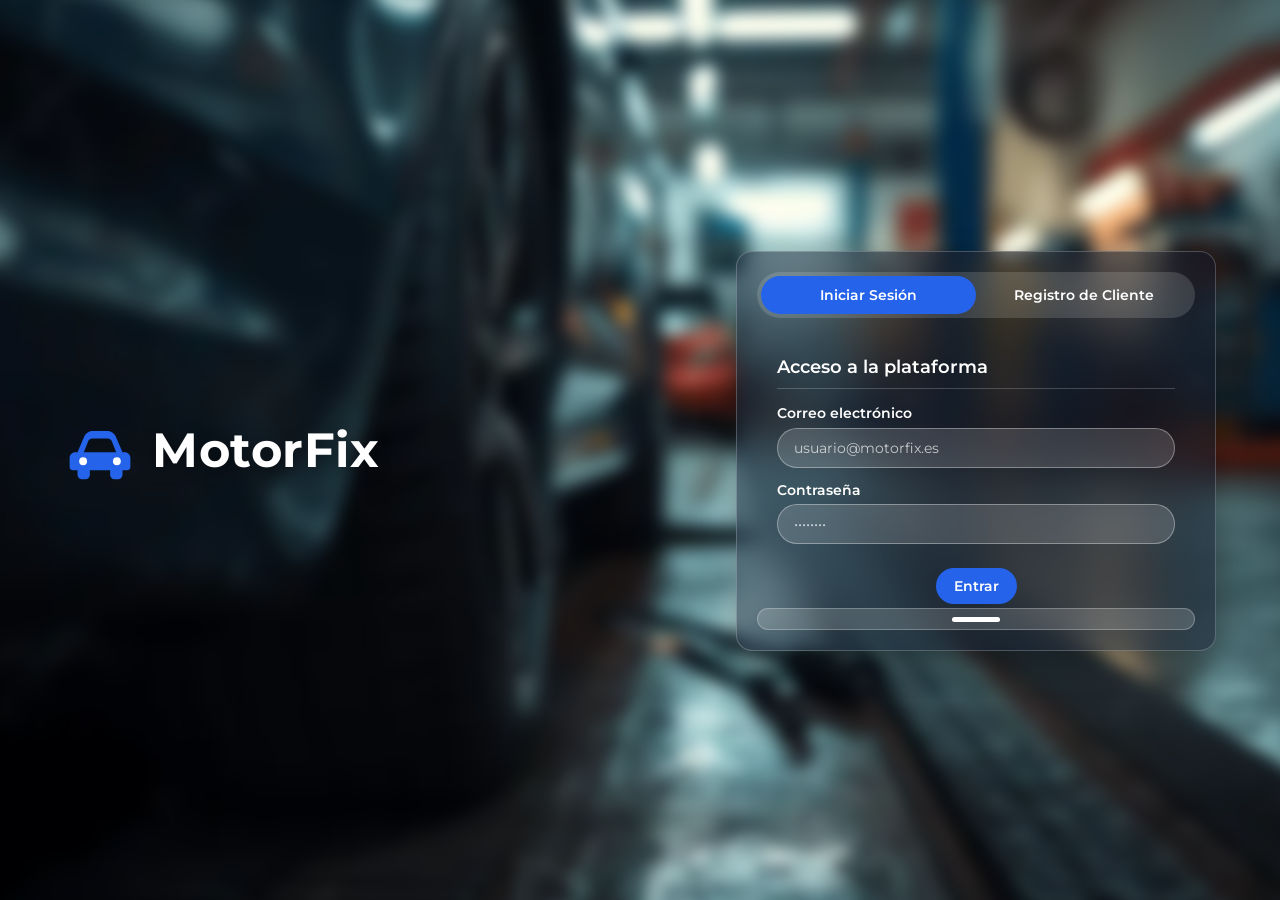
==== frontend/index.html @ 9b50b3d9 "feat(frontend): maquetar vistas index y cliente con estilo Montserrat, JS y favicon SVG" ====
<!DOCTYPE html>
<html lang="es">
<head>
    <meta charset="UTF-8">
    <meta name="viewport" content="width=device-width, initial-scale=1.0">
    <title>MotorFix - Acceso</title>
    <link rel="icon" type="image/svg+xml" href="../res/public/car.svg">
    <link rel="stylesheet" href="css/style.css">
</head>
<body class="auth-body">
    <main class="auth-layout">
        <div class="auth-brand">
            <img src="../res/public/car.svg" alt="MotorFix Icono" class="brand-logo">
            <span class="brand-title">MotorFix</span>
        </div>

        <div id="authSlot" class="auth-slot">
            <div class="auth-wrapper">
                <div id="mensajeAlerta" class="alert"></div>

            <div class="tabs">
                <button type="button" id="tabLogin" class="tab-btn active">Iniciar Sesión</button>
                <button type="button" id="tabRegistro" class="tab-btn">Registro de Cliente</button>
            </div>

            <div class="auth-slider">
                <div id="authTrack" class="auth-track">
                    <section id="seccionLogin" class="card">
                        <h2>Acceso a la plataforma</h2>
                        <form id="formLogin">
                            <div class="form-group">
                                <label for="loginEmail">Correo electrónico</label>
                                <input type="email" id="loginEmail" name="email" required placeholder="usuario@motorfix.es">
                            </div>
                            <div class="form-group">
                                <label for="loginPassword">Contraseña</label>
                                <input type="password" id="loginPassword" name="password" required placeholder="••••••••">
                            </div>
                            <div class="actions-row">
                                <button type="submit" class="btn">Entrar</button>
                            </div>
                        </form>
                    </section>

                    <section id="seccionRegistro" class="card">
                        <h2>Alta de nuevo cliente</h2>
                        <form id="formRegistro">
                            <div class="form-group">
                                <label for="regUsername">Nombre de usuario</label>
                                <input type="text" id="regUsername" name="username" required>
                            </div>
                            <div class="form-group">
                                <label for="regEmail">Correo electrónico</label>
                                <input type="email" id="regEmail" name="email" required>
                            </div>
                            <div class="form-group">
                                <label for="regPassword">Contraseña</label>
                                <input type="password" id="regPassword" name="password" required>
                            </div>
                            <div class="form-grid">
                                <div class="form-group">
                                    <label for="regDni">DNI</label>
                                    <input type="text" id="regDni" name="dni" required>
                                </div>
                                <div class="form-group">
                                    <label for="regTelefono">Teléfono</label>
                                    <input type="text" id="regTelefono" name="telefono" required>
                                </div>
                            </div>
                            <div class="form-grid">
                                <div class="form-group">
                                    <label for="regNombre">Nombre</label>
                                    <input type="text" id="regNombre" name="nombre" required>
                                </div>
                                <div class="form-group">
                                    <label for="regApellidos">Apellidos</label>
                                    <input type="text" id="regApellidos" name="apellidos" required>
                                </div>
                            </div>
                            <div class="form-group">
                                <label for="regDireccion">Dirección</label>
                                <input type="text" id="regDireccion" name="direccion">
                            </div>
                            <div class="actions-row">
                                <button type="submit" class="btn">Registrarse</button>
                            </div>
                        </form>
                    </section>
                </div>
            </div>
            <div id="barraTirador" class="shutter-handle">
                <span class="shutter-grip"></span>
            </div>
        </div>
        </div>
    </main>

    <script src="js/main.js"></script>
    <script src="js/auth.js"></script>
</body>
</html>
---- frontend/css/style.css ----
@import url('https://fonts.googleapis.com/css2?family=Montserrat:wght@400;500;600;700&display=swap');

* {
    box-sizing: border-box;
    margin: 0;
    padding: 0;
}

body {
    font-family: 'Montserrat', sans-serif;
    background-color: #f4f6f8;
    color: #222;
    line-height: 1.5;
    min-height: 100vh;
}

body.auth-body,
body.cliente-body {
    position: relative;
    overflow-x: hidden;
    color: #ffffff;
}

body.auth-body::before,
body.cliente-body::before {
    content: "";
    position: fixed;
    inset: -20px;
    background-size: cover;
    background-position: center;
    background-repeat: no-repeat;
    filter: blur(8px);
    z-index: -1;
}

body.auth-body::before {
    background-image: url('../../res/public/Fondo_login_register.webp');
}

body.cliente-body::before {
    background-image: url('../../res/public/Fondo_pantalla.avif');
}

.auth-layout {
    min-height: 100vh;
    max-width: 1200px;
    margin: 0 auto;
    padding: 32px 24px;
    display: flex;
    align-items: center;
    justify-content: space-between;
    gap: 40px;
}

.cliente-layout {
    min-height: 100vh;
    max-width: 1100px;
    margin: 0 auto;
    padding: 28px 24px;
    display: flex;
    flex-direction: column;
    gap: 28px;
}

.cliente-header {
    display: flex;
    align-items: center;
    justify-content: space-between;
    flex-wrap: wrap;
    gap: 16px;
}

.auth-brand {
    display: flex;
    align-items: center;
    gap: 16px;
}

.brand-logo {
    width: 72px;
    height: 72px;
}

.brand-title {
    font-size: 3rem;
    font-weight: 700;
    color: #ffffff;
    letter-spacing: 0.5px;
    text-shadow: 0 4px 16px rgba(0, 0, 0, 0.45);
}

.auth-slot {
    width: 100%;
    max-width: 480px;
    display: flex;
    align-items: flex-start;
    transition: height 0.3s ease;
}

.cliente-slot {
    width: 100%;
    display: flex;
    align-items: flex-start;
    transition: height 0.3s ease;
}

.auth-wrapper {
    width: 100%;
    padding: 20px;
    border-radius: 16px;
    background: rgba(15, 23, 42, 0.45);
    backdrop-filter: blur(24px);
    -webkit-backdrop-filter: blur(24px);
    border: 1px solid rgba(255, 255, 255, 0.22);
    box-shadow: 0 12px 32px rgba(0, 0, 0, 0.35);
}

.topbar {
    background-color: #1e293b;
    color: #fff;
    padding: 14px 24px;
    display: flex;
    justify-content: space-between;
    align-items: center;
}

.topbar h1 {
    font-size: 1.25rem;
    font-weight: 700;
}

.topbar-info {
    display: flex;
    align-items: center;
    gap: 12px;
    font-size: 0.95rem;
    font-weight: 600;
    color: #ffffff;
}

.topbar-info .btn {
    border-radius: 999px;
}

.container {
    max-width: 1100px;
    margin: 24px auto;
    padding: 0 16px;
}

.card {
    background: #fff;
    border: 1px solid #dde2e7;
    border-radius: 6px;
    padding: 20px;
    margin-bottom: 20px;
}

.card h2 {
    font-size: 1.1rem;
    font-weight: 600;
    margin-bottom: 14px;
    padding-bottom: 8px;
    border-bottom: 1px solid #eaeef2;
}

.tabs {
    position: relative;
    display: flex;
    background: rgba(255, 255, 255, 0.14);
    padding: 4px;
    border-radius: 999px;
    margin-bottom: 16px;
    overflow: hidden;
}

.tabs::before {
    content: "";
    position: absolute;
    top: 4px;
    bottom: 4px;
    left: 4px;
    width: calc(50% - 4px);
    background: #2563eb;
    border-radius: 999px;
    z-index: 0;
    transform: translateX(0);
    transition: transform 0.35s ease;
}

.tabs.registro-active::before {
    transform: translateX(100%);
}

.tabs.tabs-4 {
    user-select: none;
    touch-action: none;
}

.tabs.tabs-4 .tab-btn {
    cursor: grab;
}

.tabs.tabs-4.dragging-tab,
.tabs.tabs-4.dragging-tab .tab-btn {
    cursor: grabbing;
}

.tabs.tabs-4::before {
    width: calc(25% - 2px);
    transform: translateX(calc(var(--tab-index, 0) * 100%));
}

.tabs.tabs-4.dragging-tab::before {
    transition: none;
}

.tab-btn {
    position: relative;
    z-index: 1;
    flex: 1;
    padding: 10px;
    font-family: 'Montserrat', sans-serif;
    font-weight: 600;
    font-size: 0.9rem;
    background: transparent;
    border: none;
    border-radius: 999px;
    cursor: pointer;
    color: #ffffff;
    transition: color 0.35s ease;
}

.tab-btn.active {
    color: #ffffff;
}

.auth-slider {
    overflow: hidden;
    width: 100%;
    transition: height 0.28s ease;
}

.auth-slider.year-open {
    overflow-x: clip;
    overflow-y: visible;
}

.auth-slider.dragging {
    transition: none;
}

.auth-track {
    display: flex;
    width: 200%;
    align-items: flex-start;
    transform: translateX(0);
    transition: transform 0.3s ease;
}

.auth-track.registro-active {
    transform: translateX(-50%);
}

.cliente-track {
    display: flex;
    width: 400%;
    align-items: flex-start;
    transform: translateX(0);
    transition: transform 0.3s ease;
}

.auth-track > .card,
.cliente-track > .card {
    flex-shrink: 0;
    margin-bottom: 0;
    padding-bottom: 6px;
    background: transparent;
    border: none;
    color: #ffffff;
}

.auth-track > .card {
    width: 50%;
}

.cliente-track > .card {
    width: 25%;
    min-height: var(--slider-min-height, 0px);
    display: flex;
    flex-direction: column;
}

.auth-track > .card h2,
.cliente-track > .card h2 {
    color: #ffffff;
    border-bottom: 1px solid rgba(255, 255, 255, 0.2);
}

.auth-wrapper .form-group label {
    color: #ffffff;
}

.auth-wrapper .form-group input,
.auth-wrapper .form-group select,
.auth-wrapper .form-group textarea {
    border-radius: 999px;
    background: rgba(255, 255, 255, 0.15);
    border: 1px solid rgba(255, 255, 255, 0.35);
    color: #ffffff;
    padding: 10px 16px;
}

.auth-wrapper .form-group select option {
    background: #1e293b;
    color: #ffffff;
}

.auth-wrapper .form-group input::placeholder,
.auth-wrapper .form-group textarea::placeholder {
    color: rgba(255, 255, 255, 0.7);
}

.auth-wrapper .form-group input:focus,
.auth-wrapper .form-group select:focus,
.auth-wrapper .form-group textarea:focus {
    border-color: #ffffff;
    background: rgba(255, 255, 255, 0.22);
}

.km-control,
.year-control,
.datetime-control {
    position: relative;
    display: flex;
    align-items: center;
    background: rgba(255, 255, 255, 0.15);
    border: 1px solid rgba(255, 255, 255, 0.35);
    border-radius: 999px;
    padding: 3px;
    transition: border-color 0.25s ease, background-color 0.25s ease, transform 0.35s cubic-bezier(0.22, 1, 0.36, 1), box-shadow 0.35s ease;
}

.year-control.open,
.datetime-control.open {
    transform: scale(1.04);
    z-index: 60;
    border-color: #ffffff;
    box-shadow: 0 12px 28px rgba(0, 0, 0, 0.45);
}

.km-control:focus-within,
.year-control:focus-within,
.datetime-control:focus-within {
    border-color: #ffffff;
    background: rgba(255, 255, 255, 0.22);
}

.km-control input,
.year-control input[type="text"],
.datetime-control input[type="text"] {
    flex: 1;
    width: 100%;
    min-width: 0;
    border: none !important;
    background: transparent !important;
    text-align: center;
    padding: 7px 8px !important;
    color: #ffffff;
    font-weight: 600;
}

.year-control input[type="text"],
.datetime-control input[type="text"] {
    text-align: left;
    padding-left: 14px !important;
    cursor: pointer;
}

.km-control input::-webkit-outer-spin-button,
.km-control input::-webkit-inner-spin-button {
    -webkit-appearance: none;
    margin: 0;
}

.km-control input[type="number"] {
    -moz-appearance: textfield;
    appearance: textfield;
}

.control-step-btn {
    width: 32px;
    height: 32px;
    padding: 0;
    flex-shrink: 0;
    border-radius: 50%;
    border: 1px solid rgba(255, 255, 255, 0.35);
    background: transparent;
    color: #ffffff;
    display: flex;
    align-items: center;
    justify-content: center;
    cursor: pointer;
    transition: background-color 0.2s ease, border-color 0.2s ease, box-shadow 0.2s ease;
}

.control-step-btn:hover {
    background: rgba(255, 255, 255, 0.18);
    border-color: #ffffff;
    box-shadow: 0 0 12px rgba(255, 255, 255, 0.35);
}

.control-step-btn:active {
    background: rgba(255, 255, 255, 0.28);
}

.control-step-btn svg {
    width: 16px;
    height: 16px;
    display: block;
    pointer-events: none;
    fill: none;
    stroke: #ffffff;
    stroke-width: 2;
    stroke-linecap: round;
    stroke-linejoin: round;
}

.year-dropdown {
    position: absolute;
    top: 50%;
    left: 0;
    right: 0;
    height: 0;
    opacity: 0;
    overflow: hidden;
    pointer-events: none;
    transform: translateY(-50%) scale(0.85);
    background: rgba(15, 23, 42, 0.55);
    backdrop-filter: blur(28px);
    -webkit-backdrop-filter: blur(28px);
    border: 1px solid rgba(255, 255, 255, 0.32);
    border-radius: 22px;
    box-shadow: 0 18px 40px rgba(0, 0, 0, 0.55);
    z-index: 70;
    transition: height 0.38s cubic-bezier(0.22, 1, 0.36, 1), opacity 0.28s ease, transform 0.38s cubic-bezier(0.22, 1, 0.36, 1);
}

.year-control.open .year-dropdown {
    height: 220px;
    opacity: 1;
    pointer-events: auto;
    transform: translateY(-50%) scale(1.04);
}

.datetime-dropdown {
    position: absolute;
    top: calc(100% + 10px);
    right: 0;
    width: 310px;
    max-width: 90vw;
    max-height: 0;
    opacity: 0;
    overflow: hidden;
    pointer-events: none;
    transform: scale(0.88);
    transform-origin: top right;
    background: rgba(15, 23, 42, 0.58);
    backdrop-filter: blur(28px);
    -webkit-backdrop-filter: blur(28px);
    border: 1px solid rgba(255, 255, 255, 0.32);
    border-radius: 22px;
    box-shadow: 0 18px 40px rgba(0, 0, 0, 0.55);
    z-index: 70;
    padding: 0 14px;
    transition: max-height 0.35s cubic-bezier(0.22, 1, 0.36, 1), padding 0.35s ease, opacity 0.25s ease, transform 0.35s cubic-bezier(0.22, 1, 0.36, 1);
}

.datetime-control.open .datetime-dropdown {
    max-height: 420px;
    padding: 14px;
    opacity: 1;
    pointer-events: auto;
    transform: scale(1);
}

.calendar-header {
    display: flex;
    align-items: center;
    justify-content: space-between;
    margin-bottom: 10px;
}

.calendar-title {
    font-size: 0.92rem;
    font-weight: 700;
    color: #ffffff;
    text-transform: capitalize;
}

.calendar-weekdays {
    display: grid;
    grid-template-columns: repeat(7, 1fr);
    text-align: center;
    font-size: 0.75rem;
    font-weight: 700;
    color: rgba(255, 255, 255, 0.7);
    margin-bottom: 6px;
}

.calendar-days {
    display: grid;
    grid-template-columns: repeat(7, 1fr);
    gap: 4px;
    margin-bottom: 12px;
}

.calendar-day {
    height: 32px;
    border-radius: 999px;
    border: 1px solid transparent;
    background: transparent;
    color: #ffffff;
    font-family: 'Montserrat', sans-serif;
    font-size: 0.82rem;
    font-weight: 600;
    cursor: pointer;
    transition: background-color 0.2s ease, border-color 0.2s ease;
}

.calendar-day:hover:not(:disabled) {
    background: rgba(255, 255, 255, 0.18);
    border-color: rgba(255, 255, 255, 0.45);
}

.calendar-day.selected {
    background: #2563eb;
    border-color: #ffffff;
}

.calendar-day:disabled {
    color: rgba(255, 255, 255, 0.25);
    cursor: default;
}

.calendar-time-row {
    border-top: 1px solid rgba(255, 255, 255, 0.2);
    padding-top: 10px;
    display: flex;
    align-items: center;
    gap: 8px;
}

.calendar-time-label {
    font-size: 0.8rem;
    font-weight: 600;
    color: #ffffff;
    flex-shrink: 0;
}

.calendar-hours-list {
    flex: 1;
    min-width: 0;
    display: flex;
    gap: 6px;
    overflow-x: auto;
    padding-bottom: 4px;
    scrollbar-width: none;
    cursor: grab;
    user-select: none;
}

.calendar-hours-list.dragging-hours {
    cursor: grabbing;
}

.calendar-hours-list::-webkit-scrollbar {
    display: none;
}

.calendar-hour-btn {
    padding: 5px 11px;
    border-radius: 999px;
    border: 1px solid rgba(255, 255, 255, 0.3);
    background: rgba(255, 255, 255, 0.12);
    color: #ffffff;
    font-family: 'Montserrat', sans-serif;
    font-size: 0.78rem;
    font-weight: 600;
    cursor: pointer;
    flex-shrink: 0;
    transition: background-color 0.2s ease, border-color 0.2s ease;
}

.calendar-hour-btn:hover {
    background: rgba(255, 255, 255, 0.24);
}

.calendar-hour-btn.selected {
    background: #2563eb;
    border-color: #ffffff;
}

.year-list {
    height: 100%;
    overflow-y: auto;
    padding: 8px;
    display: flex;
    flex-direction: column;
    gap: 4px;
    cursor: grab;
    user-select: none;
    scrollbar-width: none;
}

.year-list::-webkit-scrollbar {
    display: none;
}

.year-list.dragging-years {
    cursor: grabbing;
}

.year-option {
    padding: 8px 14px;
    border-radius: 999px;
    text-align: center;
    font-weight: 600;
    font-size: 0.92rem;
    color: #ffffff;
    background: transparent;
    border: none;
    cursor: pointer;
    font-family: 'Montserrat', sans-serif;
    transition: background-color 0.2s ease, transform 0.15s ease;
}

.year-option:hover,
.year-option.selected {
    background: rgba(37, 99, 235, 0.8);
    transform: scale(1.04);
}

.hidden-date-picker {
    position: absolute;
    opacity: 0;
    pointer-events: none;
    width: 0;
    height: 0;
    border: none;
    padding: 0;
}

.auth-wrapper .actions-row {
    justify-content: center;
    margin-top: 24px;
}

.auth-wrapper .btn {
    border-radius: 999px;
    color: #ffffff;
}

.auth-wrapper th {
    background-color: rgba(255, 255, 255, 0.12);
    color: #ffffff;
    border-bottom: 1px solid rgba(255, 255, 255, 0.25);
}

.auth-wrapper td {
    color: #ffffff;
    border-bottom: 1px solid rgba(255, 255, 255, 0.15);
}

.shutter-handle {
    width: 100%;
    height: 22px;
    background: rgba(255, 255, 255, 0.16);
    border: 1px solid rgba(255, 255, 255, 0.25);
    border-radius: 999px;
    display: flex;
    align-items: center;
    justify-content: center;
    cursor: grab;
    user-select: none;
    touch-action: none;
    transition: background-color 0.2s ease;
    margin-top: 4px;
}

.shutter-handle:hover {
    background: rgba(255, 255, 255, 0.26);
}

.shutter-handle:active {
    cursor: grabbing;
    background: rgba(255, 255, 255, 0.35);
}

.shutter-grip {
    width: 48px;
    height: 5px;
    border-radius: 999px;
    background: #ffffff;
}

.form-grid {
    display: grid;
    grid-template-columns: repeat(auto-fit, minmax(180px, 1fr));
    gap: 12px;
}

.form-group {
    display: flex;
    flex-direction: column;
    margin-bottom: 12px;
}

.form-group label {
    font-size: 0.85rem;
    font-weight: 600;
    margin-bottom: 4px;
    color: #334155;
}

.form-group input,
.form-group select,
.form-group textarea {
    font-family: 'Montserrat', sans-serif;
    font-size: 0.9rem;
    padding: 8px 10px;
    border: 1px solid #cbd5e1;
    border-radius: 4px;
    background: #fff;
}

.form-group input:focus,
.form-group select:focus,
.form-group textarea:focus {
    outline: none;
    border-color: #2563eb;
}

.btn {
    font-family: 'Montserrat', sans-serif;
    font-size: 0.9rem;
    font-weight: 600;
    padding: 9px 18px;
    border: none;
    border-radius: 4px;
    cursor: pointer;
    background-color: #2563eb;
    color: #fff;
}

.btn:hover {
    background-color: #1d4ed8;
}

.btn-secondary {
    background-color: #64748b;
}

.btn-secondary:hover {
    background-color: #475569;
}

.btn-danger {
    background-color: #dc2626;
}

.btn-danger:hover {
    background-color: #b91c1c;
}

.btn-sm {
    padding: 5px 10px;
    font-size: 0.8rem;
}

.actions-row {
    display: flex;
    gap: 8px;
    margin-top: 8px;
}

.alert {
    padding: 10px 14px;
    border-radius: 4px;
    margin-bottom: 16px;
    font-size: 0.9rem;
    display: none;
}

.alert.show {
    display: block;
}

.alert-success {
    background-color: #dcfce7;
    color: #166534;
    border: 1px solid #86efac;
}

.alert-error {
    background-color: #fee2e2;
    color: #991b1b;
    border: 1px solid #fca5a5;
}

.table-wrapper {
    overflow-x: auto;
    flex: 1;
    display: flex;
    flex-direction: column;
}

.table-empty {
    flex: 1;
    display: flex;
    align-items: center;
    justify-content: center;
    text-align: center;
    font-size: 1rem;
    font-weight: 500;
    color: rgba(255, 255, 255, 0.78);
    padding: 32px 16px;
}

table:has(tbody tr) + .table-empty {
    display: none;
}

table {
    width: 100%;
    border-collapse: collapse;
    font-size: 0.88rem;
}

th, td {
    text-align: left;
    padding: 10px;
    border-bottom: 1px solid #e2e8f0;
}

th {
    background-color: #f8fafc;
    font-weight: 600;
    color: #334155;
}

.badge {
    display: inline-block;
    padding: 3px 8px;
    border-radius: 4px;
    font-size: 0.78rem;
    font-weight: 600;
    background-color: #e2e8f0;
    color: #1e293b;
}

.hidden {
    display: none;
}

@media (max-width: 820px) {
    .auth-layout {
        flex-direction: column;
        justify-content: center;
    }
}

@media (max-width: 640px) {
    .topbar,
    .cliente-header {
        flex-direction: column;
        align-items: flex-start;
        gap: 8px;
    }
}
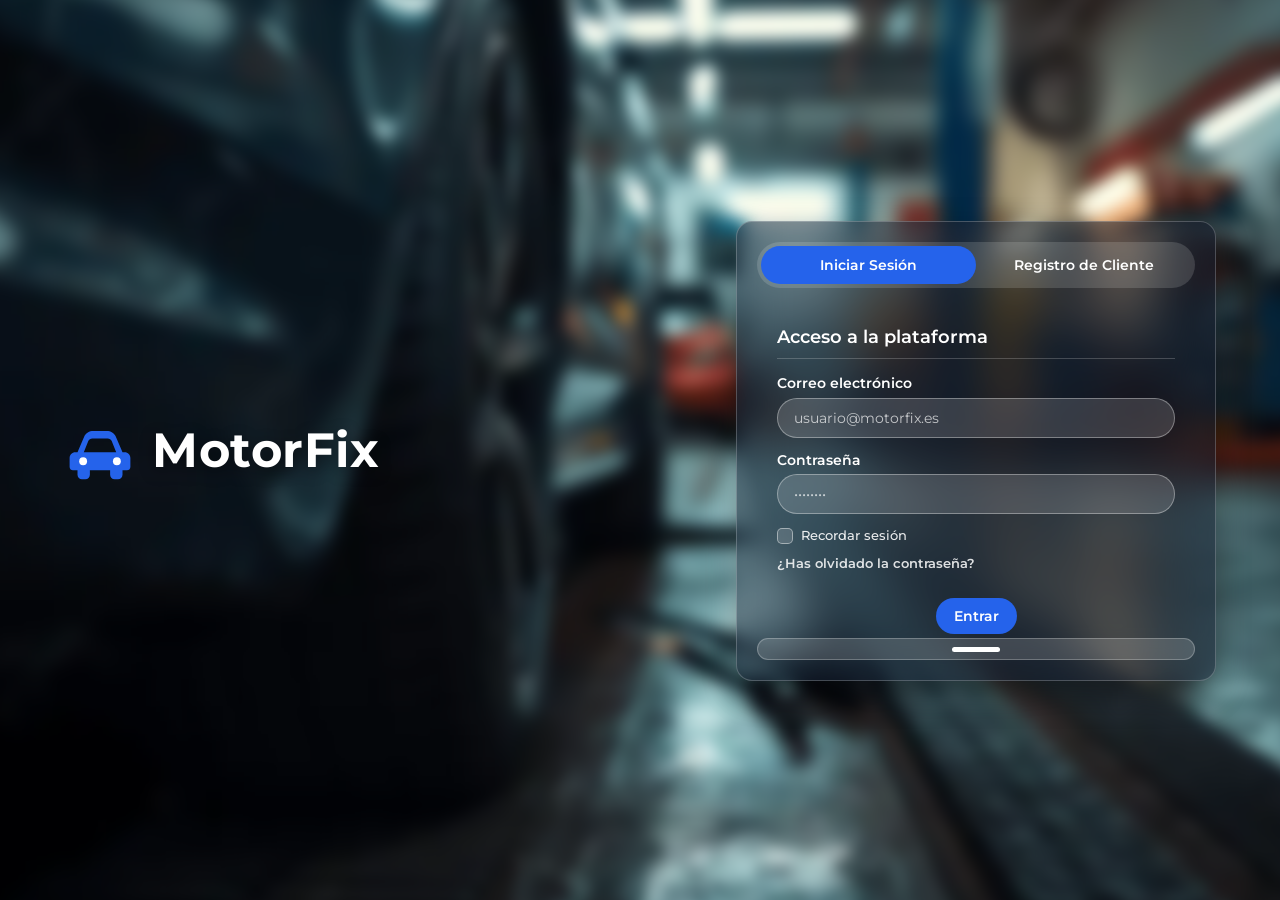
==== commit 62931b5a: "Sprint 3: modelos Cita y Factura, auth_sw.php, sesion con auth_key, modal usuario y landing" ====
--- a/frontend/index.html
+++ b/frontend/index.html
@@ -9,10 +9,10 @@
 </head>
 <body class="auth-body">
     <main class="auth-layout">
-        <div class="auth-brand">
+        <a href="landing.html" class="auth-brand landing-brand-link">
             <img src="../res/public/car.svg" alt="MotorFix Icono" class="brand-logo">
             <span class="brand-title">MotorFix</span>
-        </div>
+        </a>
 
         <div id="authSlot" class="auth-slot">
             <div class="auth-wrapper">
@@ -35,6 +35,13 @@
                             <div class="form-group">
                                 <label for="loginPassword">Contraseña</label>
                                 <input type="password" id="loginPassword" name="password" required placeholder="••••••••">
+                            </div>
+                            <div class="auth-options">
+                                <label class="auth-check">
+                                    <input type="checkbox" id="loginRecordar" name="recordar">
+                                    <span>Recordar sesión</span>
+                                </label>
+                                <a href="#" id="linkOlvidoPassword" class="auth-link">¿Has olvidado la contraseña?</a>
                             </div>
                             <div class="actions-row">
                                 <button type="submit" class="btn">Entrar</button>
@@ -81,6 +88,12 @@
                                 <label for="regDireccion">Dirección</label>
                                 <input type="text" id="regDireccion" name="direccion">
                             </div>
+                            <div class="auth-options">
+                                <label class="auth-check">
+                                    <input type="checkbox" id="regTerminos" name="terminos" required>
+                                    <span>Acepto los <a href="#" id="linkTerminos" class="auth-link">términos y condiciones</a> y la <a href="#" id="linkPrivacidad" class="auth-link">política de privacidad</a></span>
+                                </label>
+                            </div>
                             <div class="actions-row">
                                 <button type="submit" class="btn">Registrarse</button>
                             </div>
--- a/frontend/css/style.css
+++ b/frontend/css/style.css
@@ -15,14 +15,16 @@
 }
 
 body.auth-body,
-body.cliente-body {
+body.cliente-body,
+body.landing-body {
     position: relative;
     overflow-x: hidden;
     color: #ffffff;
 }
 
 body.auth-body::before,
-body.cliente-body::before {
+body.cliente-body::before,
+body.landing-body::before {
     content: "";
     position: fixed;
     inset: -20px;
@@ -33,7 +35,8 @@
     z-index: -1;
 }
 
-body.auth-body::before {
+body.auth-body::before,
+body.landing-body::before {
     background-image: url('../../res/public/Fondo_login_register.webp');
 }
 
@@ -53,21 +56,229 @@
 }
 
 .cliente-layout {
-    min-height: 100vh;
     max-width: 1100px;
-    margin: 0 auto;
-    padding: 28px 24px;
+    margin: -22px auto 0;
+    padding: 0 24px 28px;
     display: flex;
     flex-direction: column;
     gap: 28px;
+    position: relative;
+    z-index: 10;
 }
 
 .cliente-header {
+    width: 100%;
+    padding: 14px 36px 0;
     display: flex;
     align-items: center;
     justify-content: space-between;
-    flex-wrap: wrap;
     gap: 16px;
+    position: relative;
+    z-index: 80;
+    pointer-events: none;
+}
+
+.cliente-header .auth-brand,
+.cliente-header .user-menu {
+    pointer-events: auto;
+}
+
+.user-menu {
+    position: relative;
+}
+
+.user-avatar-btn {
+    width: 52px;
+    height: 52px;
+    border-radius: 50%;
+    background: rgba(15, 23, 42, 0.45);
+    backdrop-filter: blur(24px);
+    -webkit-backdrop-filter: blur(24px);
+    border: 1px solid rgba(255, 255, 255, 0.32);
+    box-shadow: 0 8px 24px rgba(0, 0, 0, 0.35);
+    color: #ffffff;
+    display: flex;
+    align-items: center;
+    justify-content: center;
+    cursor: pointer;
+    transition: transform 0.25s cubic-bezier(0.22, 1, 0.36, 1), background-color 0.2s ease, border-color 0.2s ease, box-shadow 0.2s ease;
+}
+
+.user-avatar-btn:hover,
+.user-menu.open .user-avatar-btn {
+    transform: scale(1.06);
+    border-color: #ffffff;
+    background: rgba(37, 99, 235, 0.55);
+    box-shadow: 0 0 18px rgba(37, 99, 235, 0.45);
+}
+
+.user-avatar-btn svg {
+    width: 24px;
+    height: 24px;
+    fill: none;
+    stroke: #ffffff;
+    stroke-width: 2;
+    stroke-linecap: round;
+    stroke-linejoin: round;
+    pointer-events: none;
+}
+
+.user-dropdown {
+    position: absolute;
+    top: calc(100% + 12px);
+    right: 0;
+    width: 256px;
+    background: rgba(15, 23, 42, 0.62);
+    backdrop-filter: blur(28px);
+    -webkit-backdrop-filter: blur(28px);
+    border: 1px solid rgba(255, 255, 255, 0.28);
+    border-radius: 18px;
+    box-shadow: 0 18px 40px rgba(0, 0, 0, 0.55);
+    padding: 10px;
+    opacity: 0;
+    pointer-events: none;
+    transform: scale(0.88);
+    transform-origin: top right;
+    transition: opacity 0.24s ease, transform 0.32s cubic-bezier(0.22, 1, 0.36, 1);
+    z-index: 90;
+}
+
+.user-menu.open .user-dropdown {
+    opacity: 1;
+    pointer-events: auto;
+    transform: scale(1);
+}
+
+.user-dropdown-header {
+    display: flex;
+    flex-direction: column;
+    padding: 8px 12px 10px;
+    border-bottom: 1px solid rgba(255, 255, 255, 0.16);
+    margin-bottom: 6px;
+}
+
+.user-dropdown-name {
+    font-size: 0.92rem;
+    font-weight: 700;
+    color: #ffffff;
+}
+
+.user-dropdown-role {
+    font-size: 0.75rem;
+    font-weight: 500;
+    color: rgba(255, 255, 255, 0.68);
+}
+
+.user-dropdown-list {
+    display: flex;
+    flex-direction: column;
+    gap: 4px;
+}
+
+.user-dropdown-item {
+    width: 100%;
+    display: flex;
+    align-items: center;
+    gap: 10px;
+    padding: 9px 12px;
+    border: none;
+    border-radius: 12px;
+    background: transparent;
+    color: #ffffff;
+    font-family: 'Montserrat', sans-serif;
+    font-size: 0.84rem;
+    font-weight: 600;
+    text-align: left;
+    cursor: pointer;
+    transition: background-color 0.2s ease, transform 0.15s ease;
+}
+
+.user-dropdown-item:hover {
+    background: rgba(255, 255, 255, 0.16);
+}
+
+.user-dropdown-item svg {
+    width: 17px;
+    height: 17px;
+    flex-shrink: 0;
+    fill: none;
+    stroke: currentColor;
+    stroke-width: 2;
+    stroke-linecap: round;
+    stroke-linejoin: round;
+}
+
+.user-dropdown-divider {
+    height: 1px;
+    background: rgba(255, 255, 255, 0.16);
+    margin: 4px 6px;
+}
+
+.user-dropdown-danger {
+    color: #fca5a5;
+}
+
+.user-dropdown-danger:hover {
+    background: rgba(220, 38, 38, 0.28);
+    color: #ffffff;
+}
+
+.modal-overlay {
+    position: fixed;
+    inset: 0;
+    z-index: 200;
+    display: flex;
+    align-items: center;
+    justify-content: center;
+    padding: 24px;
+    background: rgba(8, 13, 26, 0.58);
+    backdrop-filter: blur(14px);
+    -webkit-backdrop-filter: blur(14px);
+    opacity: 0;
+    pointer-events: none;
+    transition: opacity 0.3s ease;
+}
+
+.modal-overlay.open {
+    opacity: 1;
+    pointer-events: auto;
+}
+
+.modal-glass {
+    width: 100%;
+    max-width: 560px;
+    max-height: calc(100vh - 48px);
+    overflow-y: auto;
+    padding: 24px;
+    border-radius: 20px;
+    background: rgba(15, 23, 42, 0.58);
+    backdrop-filter: blur(28px);
+    -webkit-backdrop-filter: blur(28px);
+    border: 1px solid rgba(255, 255, 255, 0.28);
+    box-shadow: 0 24px 56px rgba(0, 0, 0, 0.6);
+    transform: translateY(12px) scale(0.92);
+    transition: transform 0.35s cubic-bezier(0.22, 1, 0.36, 1);
+}
+
+.modal-overlay.open .modal-glass {
+    transform: translateY(0) scale(1);
+}
+
+.modal-header {
+    display: flex;
+    align-items: center;
+    justify-content: space-between;
+    gap: 12px;
+    padding-bottom: 12px;
+    margin-bottom: 18px;
+    border-bottom: 1px solid rgba(255, 255, 255, 0.2);
+}
+
+.modal-header h2 {
+    font-size: 1.15rem;
+    font-weight: 700;
+    color: #ffffff;
+    margin: 0;
 }
 
 .auth-brand {
@@ -651,6 +862,79 @@
     padding: 0;
 }
 
+.auth-options {
+    display: flex;
+    flex-direction: column;
+    align-items: flex-start;
+    gap: 8px;
+    margin-top: 6px;
+    margin-bottom: 4px;
+    font-size: 0.82rem;
+}
+
+.auth-check {
+    display: inline-flex;
+    align-items: center;
+    gap: 8px;
+    color: rgba(255, 255, 255, 0.9);
+    font-weight: 500;
+    cursor: pointer;
+    user-select: none;
+}
+
+.auth-check input[type="checkbox"] {
+    appearance: none;
+    -webkit-appearance: none;
+    width: 16px;
+    height: 16px;
+    border-radius: 5px;
+    background: rgba(255, 255, 255, 0.15);
+    border: 1px solid rgba(255, 255, 255, 0.45);
+    cursor: pointer;
+    display: inline-grid;
+    place-content: center;
+    flex-shrink: 0;
+    transition: background-color 0.2s ease, border-color 0.2s ease, box-shadow 0.2s ease;
+}
+
+.auth-check input[type="checkbox"]::before {
+    content: "";
+    width: 9px;
+    height: 5px;
+    border-left: 2px solid #ffffff;
+    border-bottom: 2px solid #ffffff;
+    transform: rotate(-45deg) scale(0);
+    margin-top: -1px;
+    transition: transform 0.18s ease;
+}
+
+.auth-check input[type="checkbox"]:checked {
+    background-color: #2563eb;
+    border-color: #ffffff;
+}
+
+.auth-check input[type="checkbox"]:checked::before {
+    transform: rotate(-45deg) scale(1);
+}
+
+.auth-check input[type="checkbox"]:focus-visible {
+    outline: none;
+    box-shadow: 0 0 0 2px rgba(255, 255, 255, 0.45);
+}
+
+.auth-link {
+    color: rgba(255, 255, 255, 0.85);
+    font-weight: 600;
+    text-decoration: none;
+    transition: color 0.2s ease, text-shadow 0.2s ease;
+}
+
+.auth-link:hover {
+    color: #ffffff;
+    text-decoration: underline;
+    text-shadow: 0 0 10px rgba(255, 255, 255, 0.35);
+}
+
 .auth-wrapper .actions-row {
     justify-content: center;
     margin-top: 24px;
@@ -863,6 +1147,496 @@
     display: none;
 }
 
+.landing-body {
+    scroll-behavior: smooth;
+}
+
+.landing-body::after {
+    content: "";
+    position: fixed;
+    inset: 0;
+    background: linear-gradient(180deg, rgba(15, 23, 42, 0.55) 0%, rgba(15, 23, 42, 0.72) 100%);
+    z-index: -1;
+    pointer-events: none;
+}
+
+.landing-navbar {
+    width: 100%;
+    max-width: 1240px;
+    margin: 0 auto;
+    padding: 20px 28px;
+    display: flex;
+    align-items: center;
+    justify-content: space-between;
+    gap: 20px;
+    flex-wrap: wrap;
+}
+
+.landing-brand-link {
+    text-decoration: none;
+}
+
+.landing-nav-links {
+    display: flex;
+    align-items: center;
+    gap: 24px;
+    background: rgba(15, 23, 42, 0.45);
+    backdrop-filter: blur(20px);
+    -webkit-backdrop-filter: blur(20px);
+    border: 1px solid rgba(255, 255, 255, 0.22);
+    padding: 10px 24px;
+    border-radius: 999px;
+}
+
+.landing-nav-link {
+    color: rgba(255, 255, 255, 0.86);
+    text-decoration: none;
+    font-size: 0.9rem;
+    font-weight: 600;
+    transition: color 0.2s ease;
+}
+
+.landing-nav-link:hover {
+    color: #ffffff;
+}
+
+.landing-nav-actions {
+    display: flex;
+    align-items: center;
+    gap: 12px;
+}
+
+.landing-btn-pill {
+    border-radius: 999px;
+    text-decoration: none;
+    display: inline-flex;
+    align-items: center;
+    justify-content: center;
+    transition: transform 0.2s ease, background-color 0.2s ease, box-shadow 0.2s ease;
+}
+
+.landing-btn-pill:hover {
+    transform: translateY(-2px);
+    box-shadow: 0 10px 22px rgba(0, 0, 0, 0.35);
+}
+
+.landing-btn-lg {
+    padding: 13px 26px;
+    font-size: 0.96rem;
+}
+
+.landing-main {
+    max-width: 1240px;
+    margin: 0 auto;
+    padding: 20px 28px 64px;
+    display: flex;
+    flex-direction: column;
+    gap: 72px;
+}
+
+.landing-hero {
+    display: grid;
+    grid-template-columns: 1.15fr 0.85fr;
+    gap: 40px;
+    align-items: center;
+    padding-top: 16px;
+}
+
+.landing-pill-badge {
+    display: inline-block;
+    padding: 6px 16px;
+    border-radius: 999px;
+    background: rgba(37, 99, 235, 0.35);
+    border: 1px solid rgba(255, 255, 255, 0.3);
+    color: #ffffff;
+    font-size: 0.8rem;
+    font-weight: 600;
+    letter-spacing: 0.3px;
+    margin-bottom: 16px;
+}
+
+.landing-hero-title {
+    font-size: 2.75rem;
+    font-weight: 700;
+    line-height: 1.15;
+    color: #ffffff;
+    margin-bottom: 18px;
+    text-shadow: 0 4px 18px rgba(0, 0, 0, 0.45);
+}
+
+.landing-hero-subtitle {
+    font-size: 1.05rem;
+    color: rgba(255, 255, 255, 0.88);
+    line-height: 1.65;
+    margin-bottom: 28px;
+    max-width: 600px;
+}
+
+.landing-hero-cta {
+    display: flex;
+    flex-wrap: wrap;
+    gap: 14px;
+    margin-bottom: 34px;
+}
+
+.landing-stats-row {
+    display: flex;
+    flex-wrap: wrap;
+    gap: 28px;
+    padding-top: 20px;
+    border-top: 1px solid rgba(255, 255, 255, 0.2);
+}
+
+.landing-stat-item {
+    display: flex;
+    flex-direction: column;
+}
+
+.landing-stat-number {
+    font-size: 1.55rem;
+    font-weight: 700;
+    color: #ffffff;
+}
+
+.landing-stat-label {
+    font-size: 0.82rem;
+    color: rgba(255, 255, 255, 0.78);
+}
+
+.landing-preview-card {
+    padding: 26px;
+    display: flex;
+    flex-direction: column;
+    gap: 22px;
+}
+
+.landing-preview-top {
+    display: flex;
+    align-items: flex-start;
+    justify-content: space-between;
+    gap: 12px;
+    padding-bottom: 16px;
+    border-bottom: 1px solid rgba(255, 255, 255, 0.2);
+}
+
+.landing-preview-tag {
+    font-size: 0.76rem;
+    font-weight: 600;
+    color: rgba(255, 255, 255, 0.72);
+    text-transform: uppercase;
+    letter-spacing: 0.6px;
+}
+
+.landing-preview-car {
+    font-size: 1.15rem;
+    font-weight: 700;
+    color: #ffffff;
+    margin-top: 4px;
+}
+
+.landing-status-pill {
+    padding: 5px 14px;
+    border-radius: 999px;
+    background: rgba(37, 99, 235, 0.75);
+    border: 1px solid rgba(255, 255, 255, 0.45);
+    font-size: 0.78rem;
+    font-weight: 600;
+    color: #ffffff;
+    white-space: nowrap;
+}
+
+.landing-timeline {
+    display: flex;
+    flex-direction: column;
+    gap: 16px;
+}
+
+.landing-step {
+    display: flex;
+    align-items: flex-start;
+    gap: 14px;
+    opacity: 0.6;
+}
+
+.landing-step.done,
+.landing-step.active {
+    opacity: 1;
+}
+
+.landing-step-dot {
+    width: 14px;
+    height: 14px;
+    border-radius: 50%;
+    margin-top: 4px;
+    flex-shrink: 0;
+    background: rgba(255, 255, 255, 0.35);
+    border: 2px solid #ffffff;
+}
+
+.landing-step.done .landing-step-dot {
+    background: #22c55e;
+}
+
+.landing-step.active .landing-step-dot {
+    background: #2563eb;
+    box-shadow: 0 0 12px rgba(37, 99, 235, 0.9);
+}
+
+.landing-step strong {
+    display: block;
+    font-size: 0.92rem;
+    color: #ffffff;
+}
+
+.landing-step p {
+    font-size: 0.82rem;
+    color: rgba(255, 255, 255, 0.78);
+    margin-top: 2px;
+}
+
+.landing-preview-footer {
+    display: flex;
+    align-items: center;
+    justify-content: space-between;
+    padding-top: 16px;
+    border-top: 1px solid rgba(255, 255, 255, 0.2);
+}
+
+.landing-preview-label {
+    display: block;
+    font-size: 0.75rem;
+    color: rgba(255, 255, 255, 0.72);
+}
+
+.landing-preview-price {
+    font-size: 1.2rem;
+    font-weight: 700;
+    color: #ffffff;
+}
+
+.landing-section {
+    display: flex;
+    flex-direction: column;
+    gap: 32px;
+}
+
+.landing-section-header {
+    text-align: center;
+    max-width: 720px;
+    margin: 0 auto;
+}
+
+.landing-section-header h2 {
+    font-size: 2rem;
+    font-weight: 700;
+    color: #ffffff;
+    margin-bottom: 12px;
+}
+
+.landing-section-header p {
+    font-size: 0.98rem;
+    color: rgba(255, 255, 255, 0.84);
+}
+
+.landing-cards-grid {
+    display: grid;
+    grid-template-columns: repeat(auto-fit, minmax(250px, 1fr));
+    gap: 22px;
+}
+
+.landing-feature-card,
+.landing-service-card,
+.landing-step-card,
+.landing-quote-card {
+    padding: 24px;
+    display: flex;
+    flex-direction: column;
+    gap: 12px;
+    transition: transform 0.25s ease, border-color 0.25s ease;
+}
+
+.landing-feature-card:hover,
+.landing-service-card:hover,
+.landing-step-card:hover,
+.landing-quote-card:hover {
+    transform: translateY(-4px);
+    border-color: rgba(255, 255, 255, 0.48);
+}
+
+.landing-icon-box {
+    width: 46px;
+    height: 46px;
+    border-radius: 14px;
+    background: rgba(37, 99, 235, 0.45);
+    border: 1px solid rgba(255, 255, 255, 0.35);
+    display: flex;
+    align-items: center;
+    justify-content: center;
+}
+
+.landing-icon-box svg {
+    width: 22px;
+    height: 22px;
+    fill: none;
+    stroke: #ffffff;
+    stroke-width: 2;
+    stroke-linecap: round;
+    stroke-linejoin: round;
+}
+
+.landing-feature-card h3,
+.landing-service-card h3,
+.landing-step-card h3 {
+    font-size: 1.1rem;
+    font-weight: 700;
+    color: #ffffff;
+}
+
+.landing-feature-card p,
+.landing-service-card p,
+.landing-step-card p {
+    font-size: 0.9rem;
+    color: rgba(255, 255, 255, 0.82);
+    line-height: 1.6;
+}
+
+.landing-steps-grid {
+    display: grid;
+    grid-template-columns: repeat(auto-fit, minmax(280px, 1fr));
+    gap: 22px;
+}
+
+.landing-step-badge {
+    width: 38px;
+    height: 38px;
+    border-radius: 50%;
+    background: #2563eb;
+    border: 1px solid rgba(255, 255, 255, 0.5);
+    display: inline-flex;
+    align-items: center;
+    justify-content: center;
+    font-weight: 700;
+    font-size: 1rem;
+    color: #ffffff;
+}
+
+.landing-quote-card p {
+    font-size: 0.92rem;
+    font-style: italic;
+    color: rgba(255, 255, 255, 0.9);
+    line-height: 1.65;
+    flex: 1;
+}
+
+.landing-quote-card footer {
+    display: flex;
+    flex-direction: column;
+    padding-top: 12px;
+    border-top: 1px solid rgba(255, 255, 255, 0.16);
+}
+
+.landing-quote-card strong {
+    font-size: 0.92rem;
+    color: #ffffff;
+}
+
+.landing-quote-card span {
+    font-size: 0.78rem;
+    color: rgba(255, 255, 255, 0.7);
+}
+
+.landing-cta-banner {
+    padding: 36px;
+    display: flex;
+    align-items: center;
+    justify-content: space-between;
+    gap: 28px;
+    flex-wrap: wrap;
+}
+
+.landing-cta-content {
+    max-width: 640px;
+}
+
+.landing-cta-content h2 {
+    font-size: 1.75rem;
+    font-weight: 700;
+    color: #ffffff;
+    margin-bottom: 8px;
+}
+
+.landing-cta-content p {
+    font-size: 0.96rem;
+    color: rgba(255, 255, 255, 0.85);
+}
+
+.landing-cta-buttons {
+    display: flex;
+    flex-wrap: wrap;
+    gap: 12px;
+}
+
+.landing-footer {
+    border-top: 1px solid rgba(255, 255, 255, 0.18);
+    background: rgba(15, 23, 42, 0.55);
+    backdrop-filter: blur(20px);
+    -webkit-backdrop-filter: blur(20px);
+    padding: 24px 28px;
+}
+
+.landing-footer-inner {
+    max-width: 1240px;
+    margin: 0 auto;
+    display: flex;
+    align-items: center;
+    justify-content: space-between;
+    flex-wrap: wrap;
+    gap: 16px;
+}
+
+.landing-footer-logo {
+    width: 40px;
+    height: 40px;
+}
+
+.landing-footer-title {
+    font-size: 1.4rem;
+    font-weight: 700;
+    color: #ffffff;
+}
+
+.landing-footer-info,
+.landing-footer-copy {
+    font-size: 0.84rem;
+    color: rgba(255, 255, 255, 0.78);
+}
+
+@media (max-width: 960px) {
+    .landing-hero {
+        grid-template-columns: 1fr;
+    }
+
+    .landing-hero-title {
+        font-size: 2.15rem;
+    }
+
+    .landing-nav-links {
+        display: none;
+    }
+}
+
+@media (min-width: 1700px) {
+    .cliente-layout {
+        margin-top: -54px;
+    }
+}
+
+@media (max-width: 960px) {
+    .cliente-layout {
+        margin-top: 8px;
+    }
+}
+
 @media (max-width: 820px) {
     .auth-layout {
         flex-direction: column;
@@ -871,10 +1645,13 @@
 }
 
 @media (max-width: 640px) {
-    .topbar,
-    .cliente-header {
+    .topbar {
         flex-direction: column;
         align-items: flex-start;
         gap: 8px;
     }
-}
+
+    .cliente-header {
+        padding: 16px 20px;
+    }
+}
